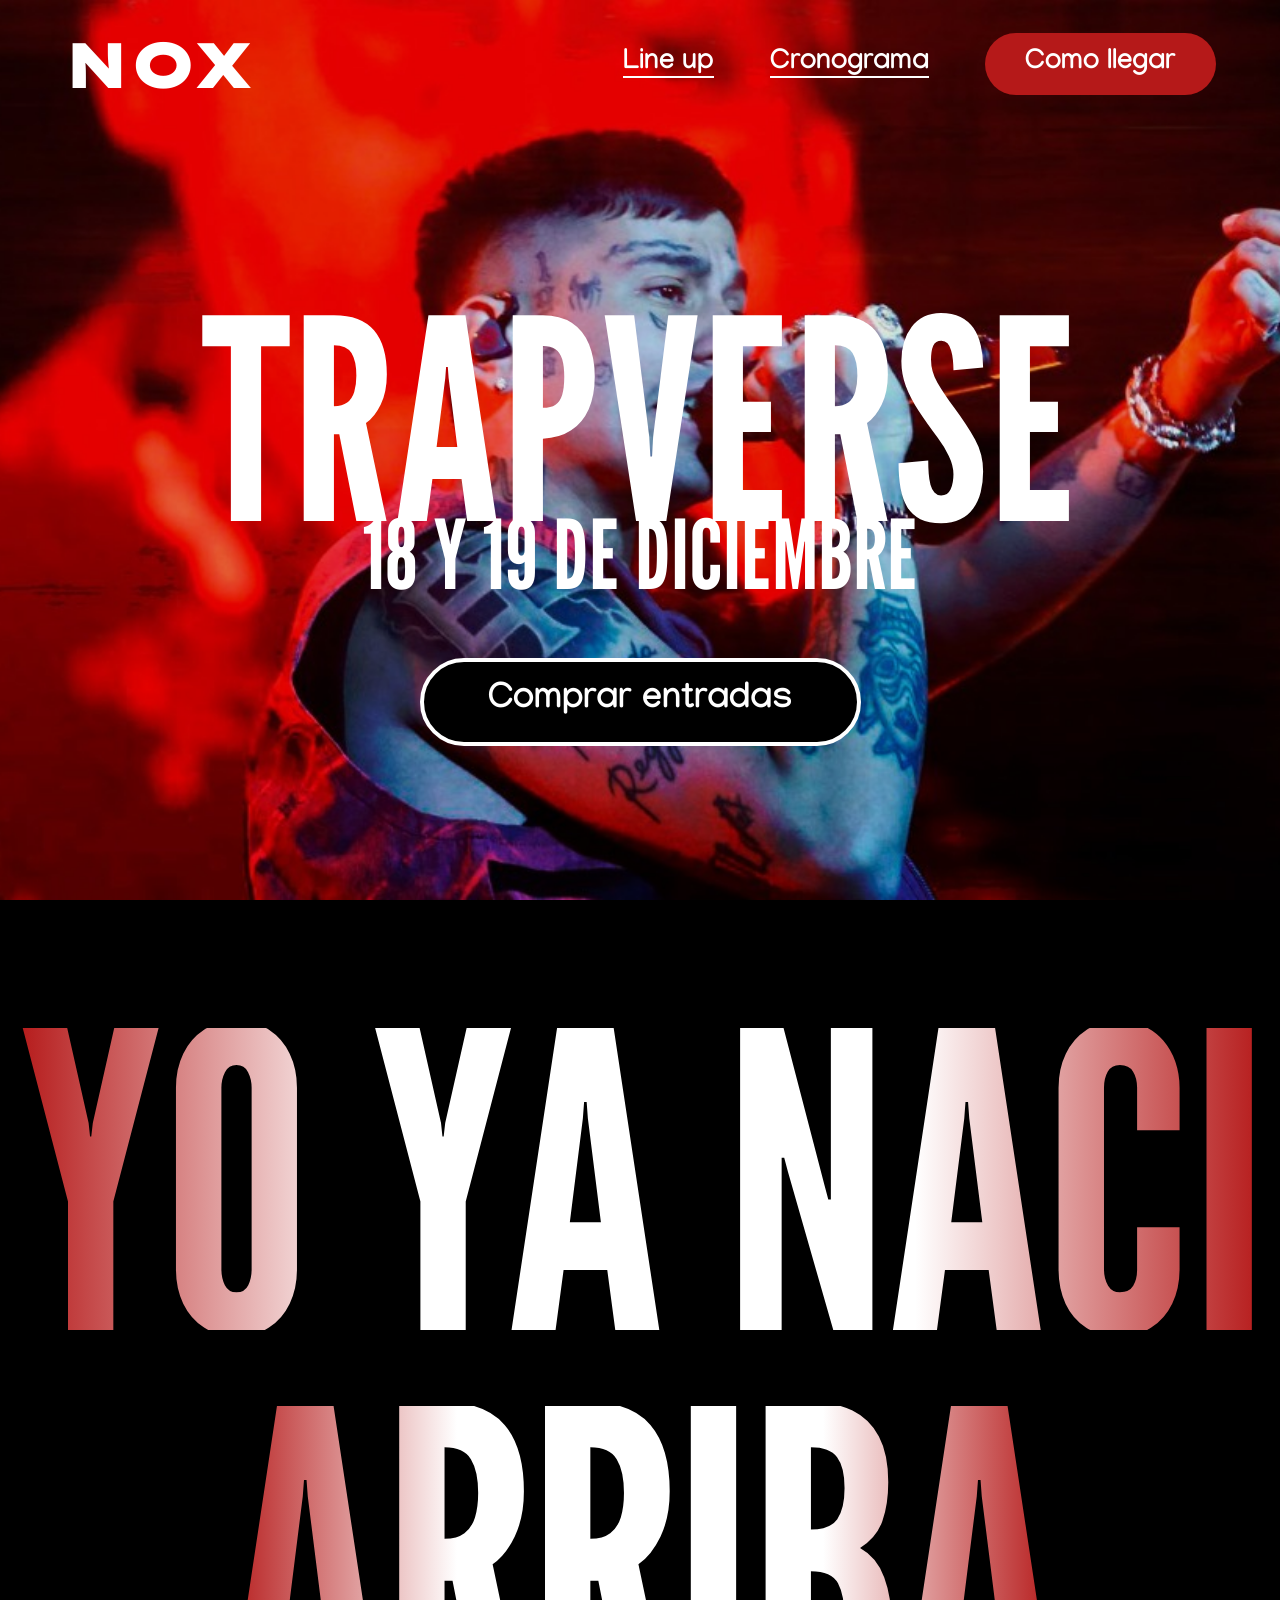
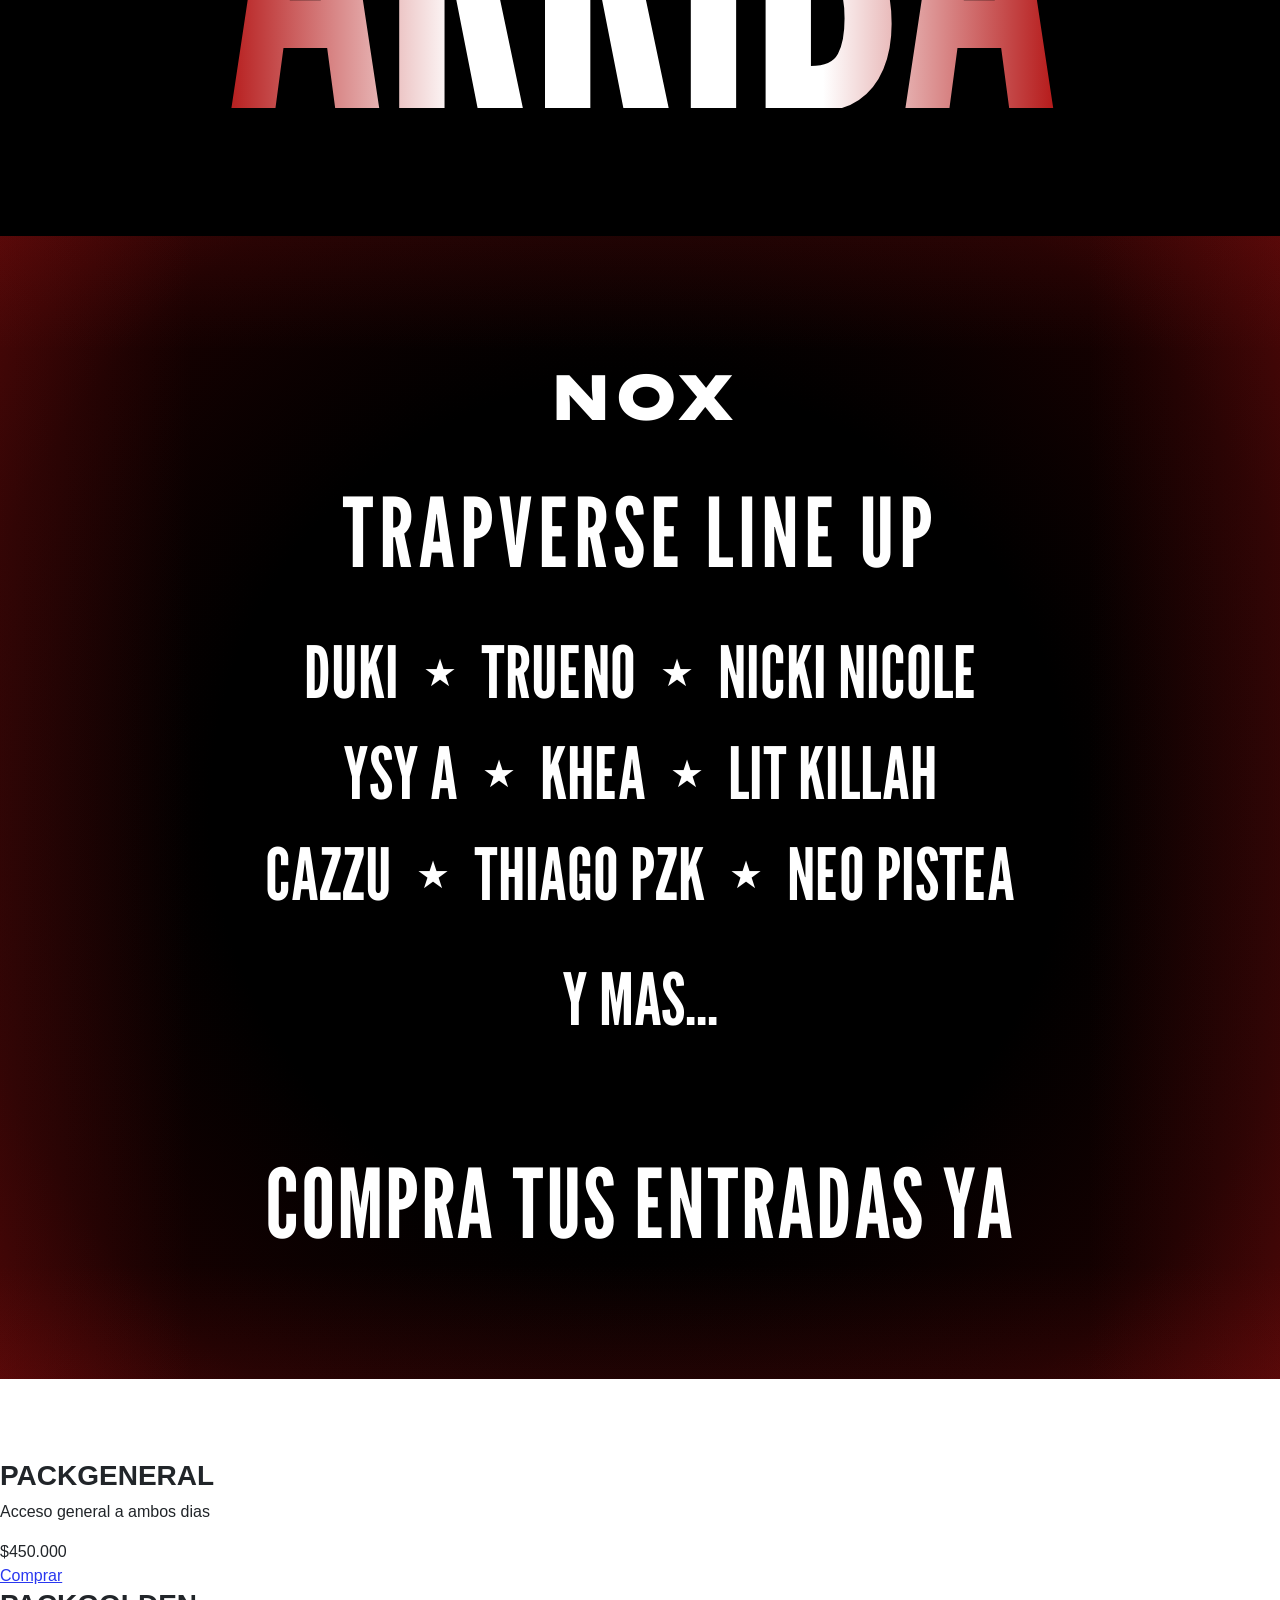
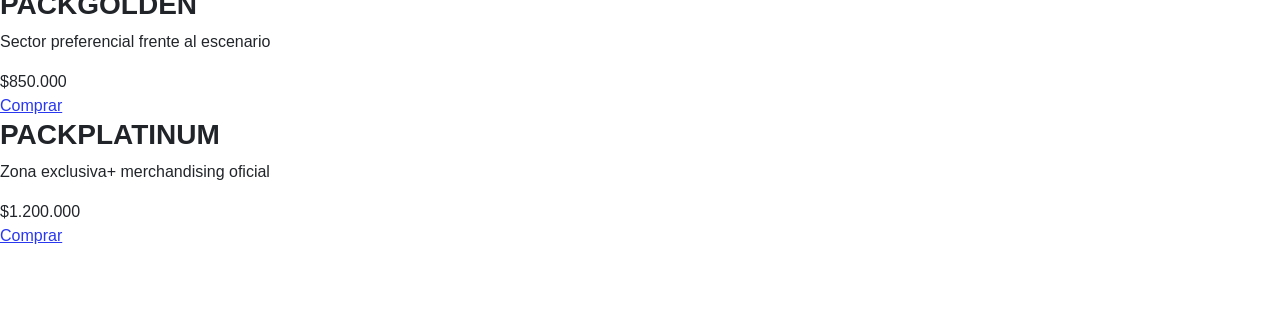
==== index.html @ ce54cb47 "Add files via upload subir proyecto web" ====
<!DOCTYPE html>
<html lang="es">

    <head>
        <meta charset="utf-8" />
        <meta name="viewport" content="width=device-width, initial-scale=1.0" />
        <title>TRAPVERSE - NOX</title>

        <!-- Tipografías de Google -->
        <link rel="preconnect" href="https://fonts.googleapis.com" />
        <link rel="preconnect" href="https://fonts.gstatic.com" crossorigin />
        <link href="https://fonts.googleapis.com/css2?family=League+Gothic&family=Lexend+Mega&family=Manjari:wght@700&display=swap" rel="stylesheet" />

        <!-- Estilos CSS (incluye Bootstrap)-->
        <link href="css/styles.css" rel="stylesheet" />
    </head>

    <body>

        <!-- Navegación -->
        <nav class="custom-nav">
            <div class="nav-logo">NOX</div>
            <div class="nav-menu">
                <a href="#lineup" class="nav-link-item">Line up</a>
                <a href="#cronograma" class="nav-link-item">Cronograma</a>
                <a href="#como-llegar" class="nav-btn-item">Como llegar</a>
            </div>
        </nav>

        <!-- Portada -->
        <header class="custom-hero">
            <div class="hero-overlay"></div>
            <div class="hero-content">
                <h1 class="hero-title">TRAPVERSE</h1>
                <p class="hero-date">18 y 19 de diciembre</p>
                <button class="hero-btn">Comprar entradas</button>
            </div>
        </header>

        <!-- Módulo corto con una cita-->
        <aside class="custom-citation" id="frase">
            <div class="citation-container">
                <div class="citation-line">YO YA NACI</div>
                <div class="citation-line">ARRIBA</div>
            </div>
        </aside>

        <!-- Módulo grande con el Line Up (antiguo módulo de 4 iconos) -->
        <section id="features" class="lineup-section">
            <div class="lineup-container">
                <div class="lineup-logo">NOX</div>
                <h2 class="lineup-title">TRAPVERSE LINE UP</h2>
                
                <div class="lineup-artists">
                    <div class="artist-row">DUKI <span>★</span> TRUENO <span>★</span> NICKI NICOLE</div>
                    <div class="artist-row">YSY A <span>★</span> KHEA <span>★</span> LIT KILLAH</div>
                    <div class="artist-row">CAZZU <span>★</span> THIAGO PZK <span>★</span> NEO PISTEA</div>
                    <div class="artist-row y-mas">Y MAS...</div>
                </div>

                <div class="lineup-footer-text">COMPRA TUS ENTRADAS YA</div>
            </div>
        </section>

        <!-- Módulo de Entradas / Packs -->
        <section id="packs" class="packs-section">
            <div class="packs-container">
                
                <!-- Pack 1 -->
                <div class="pack-card">
                    <div class="pack-info">
                        <h3 class="pack-title">PACKGENERAL</h3>
                        <p class="pack-desc">Acceso general a ambos dias</p>
                        <span class="pack-price">$450.000</span>
                    </div>
                    <a href="#comprar-general" class="pack-btn">Comprar</a>
                </div>

                <!-- Pack 2 -->
                <div class="pack-card">
                    <div class="pack-info">
                        <h3 class="pack-title">PACKGOLDEN</h3>
                        <p class="pack-desc">Sector preferencial frente al escenario</p>
                        <span class="pack-price">$850.000</span>
                    </div>
                    <a href="#comprar-golden" class="pack-btn">Comprar</a>
                </div>

                <!-- Pack 3 -->
                <div class="pack-card">
                    <div class="pack-info">
                        <h3 class="pack-title">PACKPLATINUM</h3>
                        <p class="pack-desc">Zona exclusiva+ merchandising oficial</p>
                        <span class="pack-price">$1.200.000</span>
                    </div>
                    <a href="#comprar-platinum" class="pack-btn">Comprar</a>
                </div>

            </div>
        </section>

    </body>

</html>
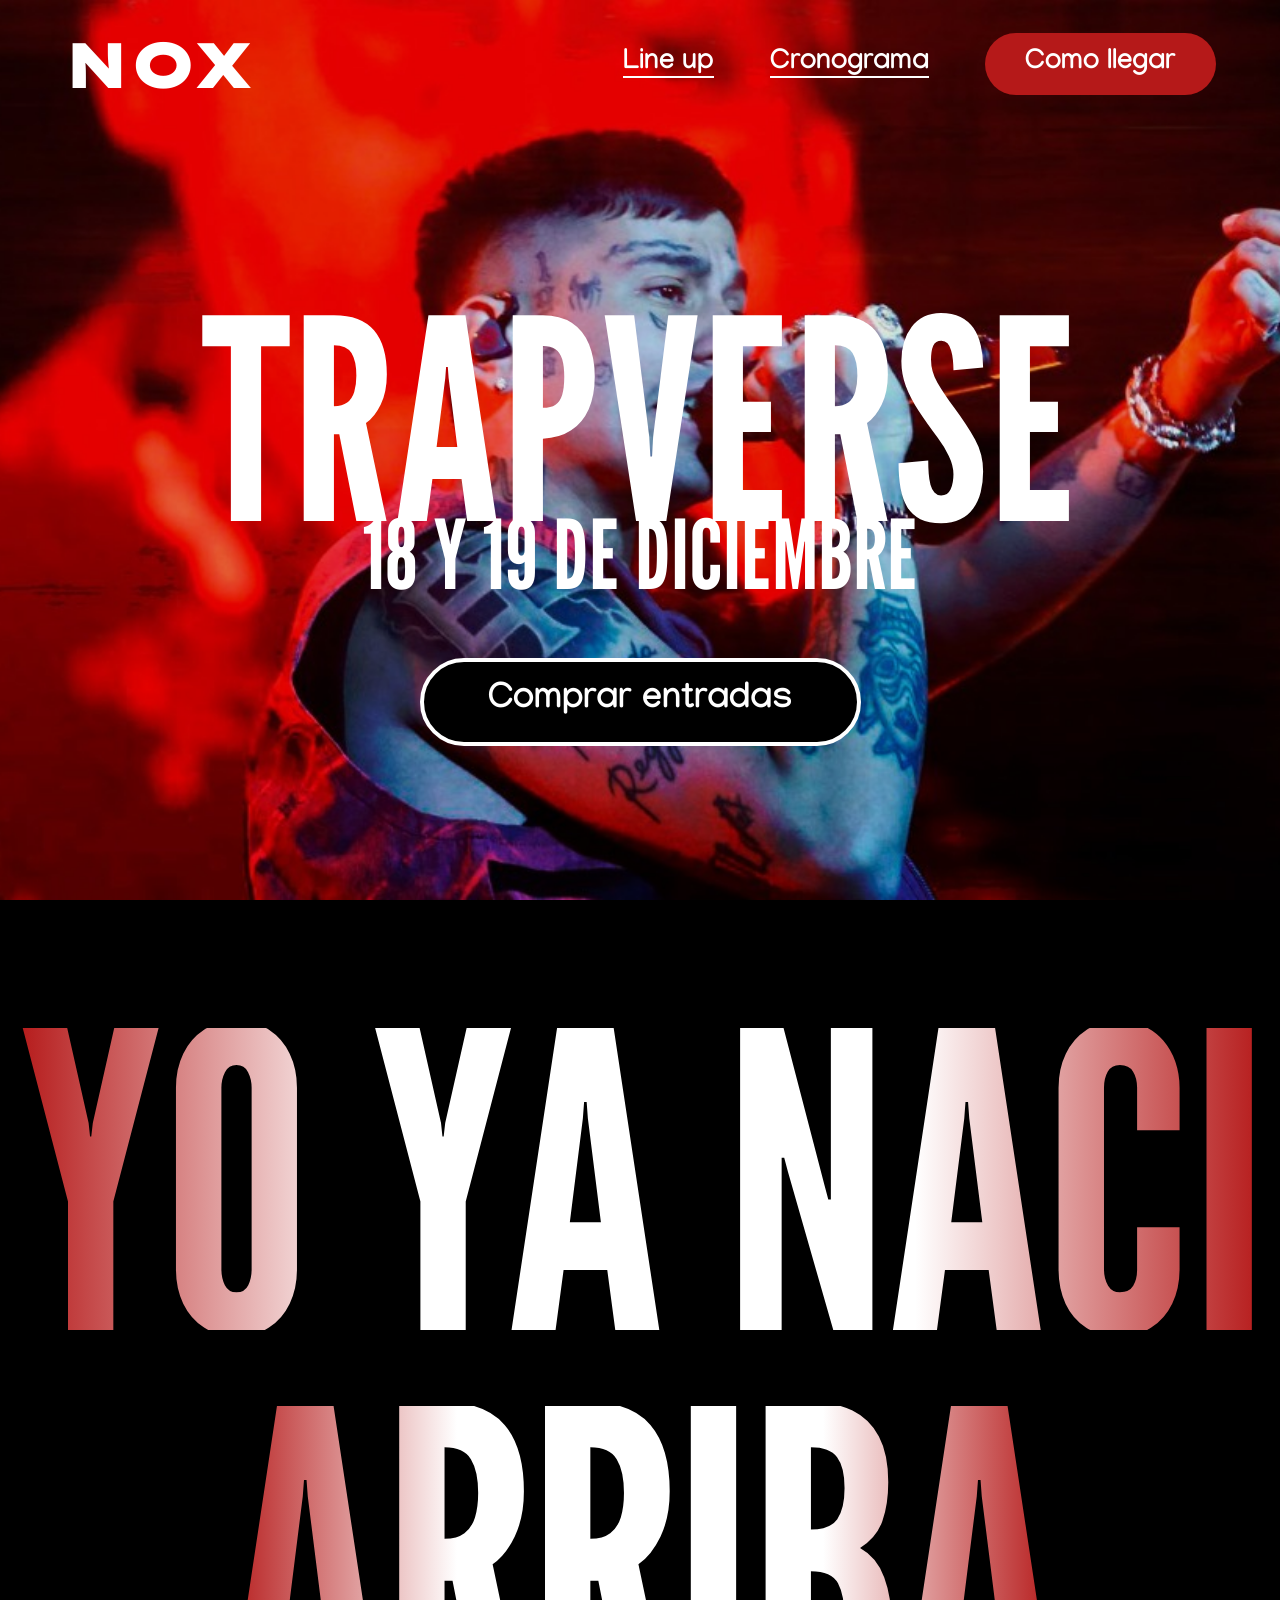
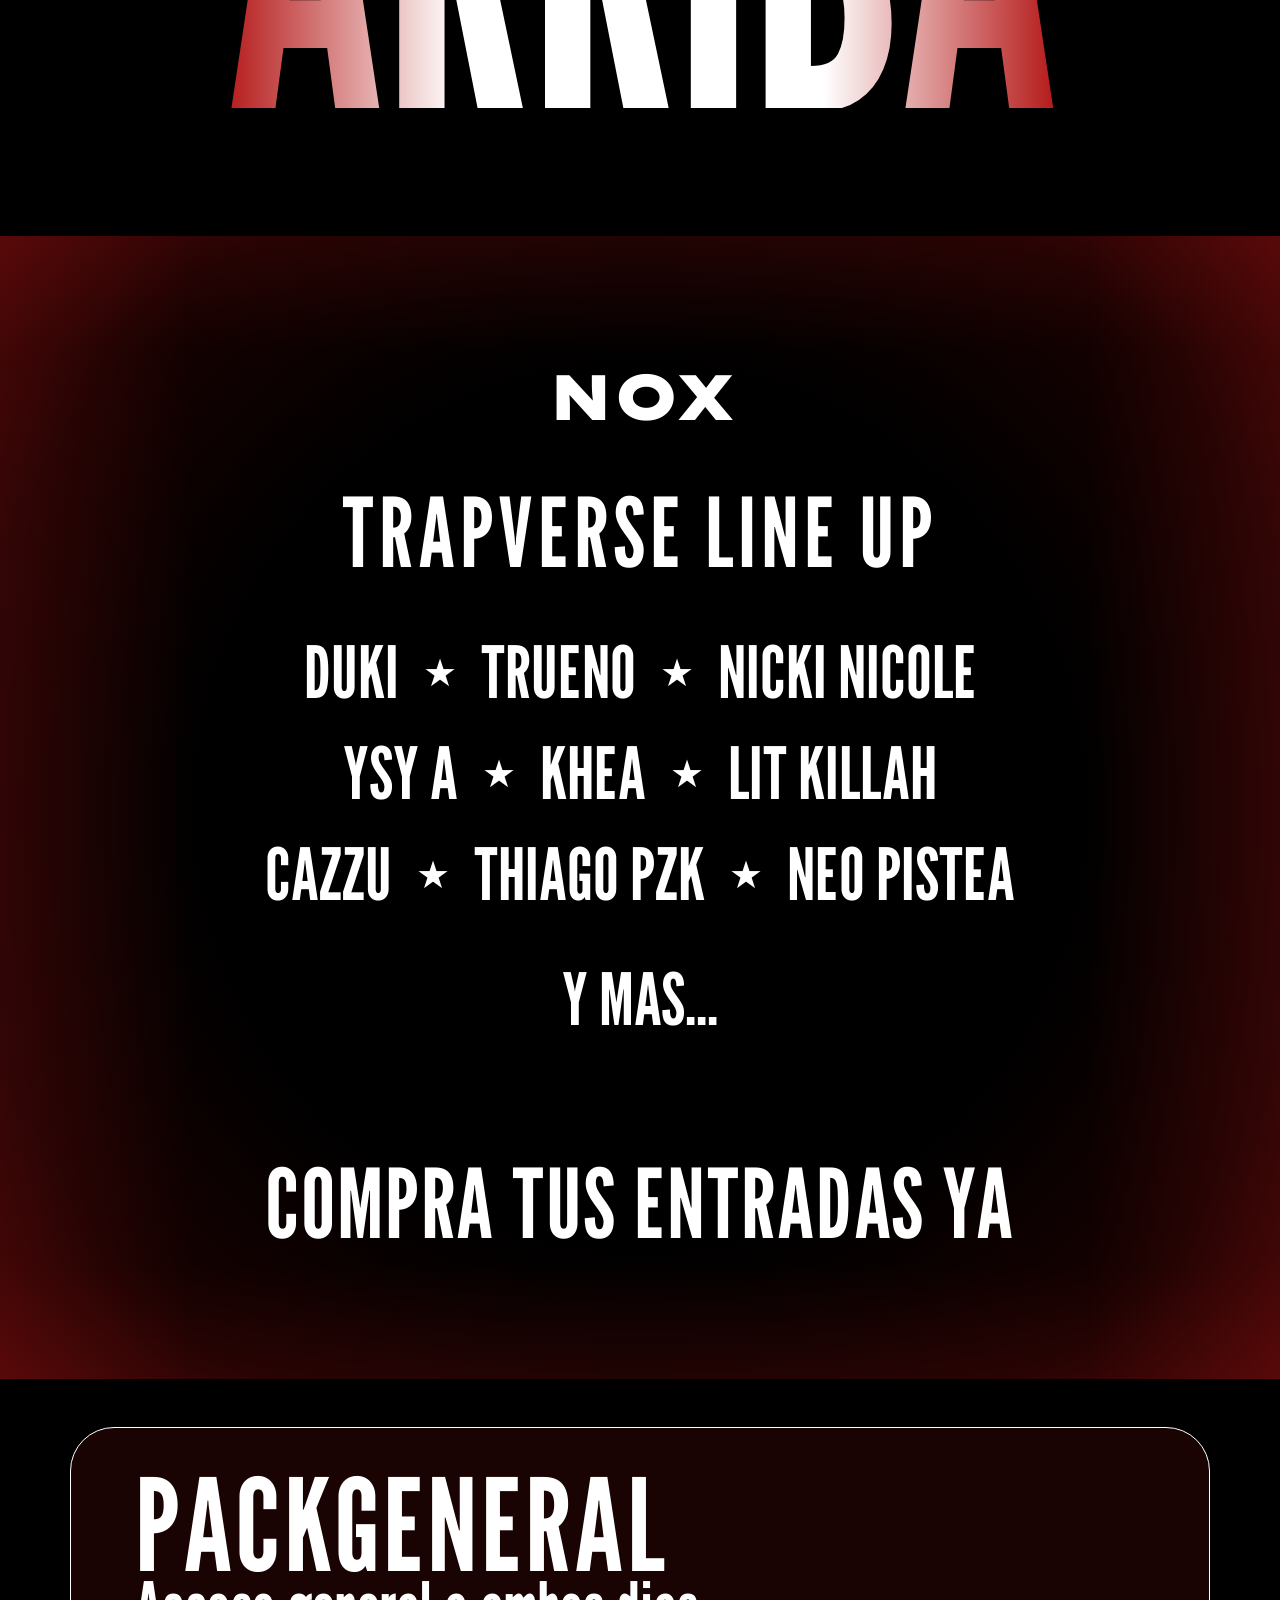
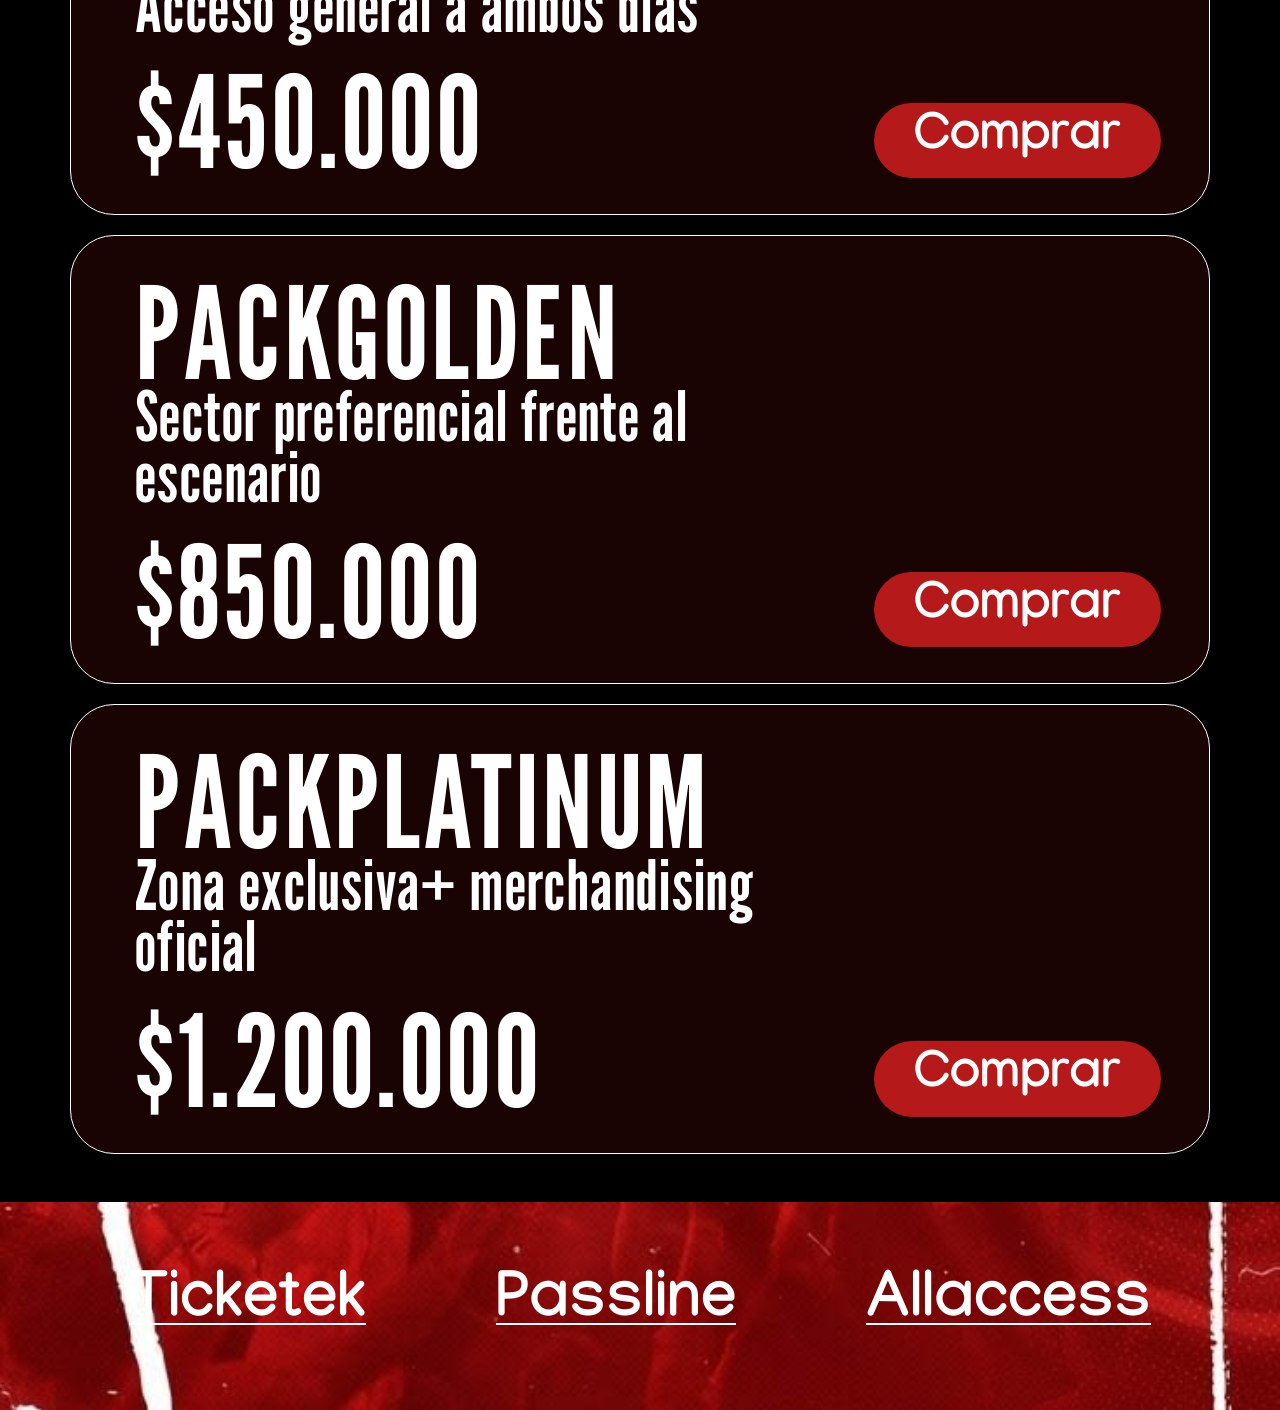
==== commit 615b3297: "Rename index-2.html to index.html" ====
--- a/index.html
+++ b/index.html
@@ -1,107 +1,268 @@
 <!DOCTYPE html>
 <html lang="es">
 
-    <head>
-        <meta charset="utf-8" />
-        <meta name="viewport" content="width=device-width, initial-scale=1.0" />
-        <title>TRAPVERSE - NOX</title>
-
-        <!-- Tipografías de Google -->
-        <link rel="preconnect" href="https://fonts.googleapis.com" />
-        <link rel="preconnect" href="https://fonts.gstatic.com" crossorigin />
-        <link href="https://fonts.googleapis.com/css2?family=League+Gothic&family=Lexend+Mega&family=Manjari:wght@700&display=swap" rel="stylesheet" />
-
-        <!-- Estilos CSS (incluye Bootstrap)-->
-        <link href="css/styles.css" rel="stylesheet" />
-    </head>
-
-    <body>
-
-        <!-- Navegación -->
-        <nav class="custom-nav">
-            <div class="nav-logo">NOX</div>
-            <div class="nav-menu">
-                <a href="#lineup" class="nav-link-item">Line up</a>
-                <a href="#cronograma" class="nav-link-item">Cronograma</a>
-                <a href="#como-llegar" class="nav-btn-item">Como llegar</a>
-            </div>
-        </nav>
-
-        <!-- Portada -->
-        <header class="custom-hero">
-            <div class="hero-overlay"></div>
-            <div class="hero-content">
-                <h1 class="hero-title">TRAPVERSE</h1>
-                <p class="hero-date">18 y 19 de diciembre</p>
-                <button class="hero-btn">Comprar entradas</button>
-            </div>
-        </header>
-
-        <!-- Módulo corto con una cita-->
-        <aside class="custom-citation" id="frase">
-            <div class="citation-container">
-                <div class="citation-line">YO YA NACI</div>
-                <div class="citation-line">ARRIBA</div>
-            </div>
-        </aside>
-
-        <!-- Módulo grande con el Line Up (antiguo módulo de 4 iconos) -->
-        <section id="features" class="lineup-section">
-            <div class="lineup-container">
-                <div class="lineup-logo">NOX</div>
-                <h2 class="lineup-title">TRAPVERSE LINE UP</h2>
-                
-                <div class="lineup-artists">
-                    <div class="artist-row">DUKI <span>★</span> TRUENO <span>★</span> NICKI NICOLE</div>
-                    <div class="artist-row">YSY A <span>★</span> KHEA <span>★</span> LIT KILLAH</div>
-                    <div class="artist-row">CAZZU <span>★</span> THIAGO PZK <span>★</span> NEO PISTEA</div>
-                    <div class="artist-row y-mas">Y MAS...</div>
-                </div>
-
-                <div class="lineup-footer-text">COMPRA TUS ENTRADAS YA</div>
-            </div>
-        </section>
-
-        <!-- Módulo de Entradas / Packs -->
-        <section id="packs" class="packs-section">
-            <div class="packs-container">
-                
-                <!-- Pack 1 -->
-                <div class="pack-card">
-                    <div class="pack-info">
-                        <h3 class="pack-title">PACKGENERAL</h3>
-                        <p class="pack-desc">Acceso general a ambos dias</p>
-                        <span class="pack-price">$450.000</span>
-                    </div>
-                    <a href="#comprar-general" class="pack-btn">Comprar</a>
-                </div>
-
-                <!-- Pack 2 -->
-                <div class="pack-card">
-                    <div class="pack-info">
-                        <h3 class="pack-title">PACKGOLDEN</h3>
-                        <p class="pack-desc">Sector preferencial frente al escenario</p>
-                        <span class="pack-price">$850.000</span>
-                    </div>
-                    <a href="#comprar-golden" class="pack-btn">Comprar</a>
-                </div>
-
-                <!-- Pack 3 -->
-                <div class="pack-card">
-                    <div class="pack-info">
-                        <h3 class="pack-title">PACKPLATINUM</h3>
-                        <p class="pack-desc">Zona exclusiva+ merchandising oficial</p>
-                        <span class="pack-price">$1.200.000</span>
-                    </div>
-                    <a href="#comprar-platinum" class="pack-btn">Comprar</a>
-                </div>
-
-            </div>
-        </section>
-
-    </body>
+<!--Elemento <head> provee información general (metadatos) del documento, incluyendo título y enlaces a las hojas de estilos.-->
+
+<head>
+    <meta charset="utf-8" />
+    <meta name="viewport" content="width=device-width, initial-scale=1, shrink-to-fit=no" />
+    <title>Nivel 2 Belluccia</title>
+    <link rel="icon" type="image/x-icon" href="assets/favicon.ico" />
+
+    <!-- Íconos de Bootstrap-->
+    <link href="https://cdn.jsdelivr.net/npm/bootstrap-icons@1.5.0/font/bootstrap-icons.css" rel="stylesheet" />
+
+    <!-- Tipografías de Google-->
+    <link rel="preconnect" href="https://fonts.googleapis.com" />
+    <link rel="preconnect" href="https://fonts.gstatic.com" crossorigin />
+    <link
+        href="https://fonts.googleapis.com/css2?family=League+Gothic&family=Lexend+Mega&family=Manjari:wght@700&family=Newsreader:ital,wght@0,600;1,600&family=Mulish:ital,wght@0,300;0,500;0,600;0,700;1,300;1,500;1,600;1,700&display=swap"
+        rel="stylesheet" />
+
+    <!-- Estilos CSS (incluye Bootstrap)-->
+    <link href="css/styles.css" rel="stylesheet" />
+
+    <!-- Estilos Módulo Entradas (solo index-2) -->
+    <style>
+        .packs-section {
+            background-color: #000000;
+            padding: 48px 32px;
+        }
+
+        .packs-container {
+            display: flex;
+            flex-direction: column;
+            gap: 20px;
+            max-width: 1140px;
+            margin: 0 auto;
+            width: 100%;
+        }
+
+        .pack-card {
+            display: grid;
+            grid-template-columns: 1fr auto;
+            grid-template-rows: auto auto auto;
+            column-gap: 32px;
+            row-gap: 0;
+            align-items: end;
+            background-color: color-mix(in srgb, #B51919 14%, #000000);
+            border: 1px solid #FFFFFF;
+            border-radius: 44px;
+            padding: 40px 48px 36px 64px;
+            box-sizing: border-box;
+        }
+
+        .pack-title {
+            grid-column: 1;
+            grid-row: 1;
+            align-self: start;
+            font-family: "League Gothic", sans-serif;
+            font-size: 96pt;
+            font-weight: 400;
+            color: #FFFFFF;
+            margin: 0;
+            padding: 0;
+            line-height: 0.88;
+            letter-spacing: 0.02em;
+            text-transform: uppercase;
+        }
+
+        .pack-desc {
+            grid-column: 1;
+            grid-row: 2;
+            align-self: start;
+            font-family: "League Gothic", sans-serif;
+            font-size: 52pt;
+            font-weight: 400;
+            color: #FFFFFF;
+            margin: -4px 0 0 0;
+            padding: 0;
+            line-height: 0.88;
+            letter-spacing: 0.02em;
+        }
+
+        .pack-price {
+            grid-column: 1;
+            grid-row: 3;
+            align-self: end;
+            font-family: "League Gothic", sans-serif;
+            font-size: 96pt;
+            font-weight: 400;
+            color: #FFFFFF;
+            margin: 28px 0 0 0;
+            padding: 0;
+            line-height: 0.88;
+            letter-spacing: 0.02em;
+        }
+
+        .pack-btn {
+            grid-column: 2;
+            grid-row: 3;
+            align-self: end;
+            justify-self: end;
+            display: inline-flex;
+            align-items: center;
+            justify-content: center;
+            font-family: "Manjari", sans-serif;
+            font-weight: 700;
+            font-size: 38.55pt;
+            color: #FFFFFF;
+            background-color: #B51919;
+            border: none;
+            border-radius: 9999px;
+            text-decoration: none;
+            padding: 12px 40px;
+            line-height: 1;
+            margin: 0;
+        }
+
+        .pack-btn:hover,
+        .pack-btn:focus {
+            color: #FFFFFF;
+            background-color: #B51919;
+        }
+
+        /* Pie de página */
+        .custom-footer {
+            background-color: #B51919;
+            background-image: url("assets/footer-bg.jpg");
+            background-size: cover;
+            background-position: center;
+            background-repeat: no-repeat;
+            padding: 72px 64px;
+        }
+
+        .footer-links {
+            display: flex;
+            justify-content: space-around;
+            align-items: center;
+            width: 100%;
+            max-width: 1400px;
+            margin: 0 auto;
+        }
+
+        .footer-link {
+            font-family: "Manjari", sans-serif;
+            font-weight: 700;
+            font-size: 48pt;
+            color: #FFFFFF;
+            text-decoration: underline;
+            text-decoration-color: #FFFFFF;
+            text-underline-offset: 8px;
+            text-decoration-thickness: 2px;
+            line-height: 1;
+        }
+
+        .footer-link:hover,
+        .footer-link:focus {
+            color: #FFFFFF;
+        }
+    </style>
+</head>
+
+
+<!--El elemento <body> define el cuerpo del HTML, es decir, todo el contenido *visible* en una página web.-->
+
+<body id="page-top">
+
+    <!-- Navegación -->
+    <nav class="custom-nav">
+        <div class="nav-logo">NOX</div>
+        <div class="nav-menu">
+            <a href="#lineup" class="nav-link-item">Line up</a>
+            <a href="#cronograma" class="nav-link-item">Cronograma</a>
+            <a href="https://www.google.com/maps/place/Hip%C3%B3dromo+Palermo/@-34.569048,-58.42616,17z/data=!3m1!4b1!4m6!3m5!1s0x95bcb5a28c37ff9b:0x289b0f07f03e748b!8m2!3d-34.569048!4d-58.42616!16s%2Fm%2F0zbvg9l?entry=ttu&amp;g_ep=EgoyMDI2MDYxMy4wIKXMDSoASAFQAw%3D%3D"
+                class="nav-btn-item">Como llegar</a>
+        </div>
+    </nav>
+
+
+    <!-- Portada -->
+    <header class="custom-hero">
+        <div class="hero-overlay"></div>
+        <div class="hero-content">
+            <h1 class="hero-title">TRAPVERSE</h1>
+            <p class="hero-date">18 y 19 de diciembre</p>
+            <button class="hero-btn">Comprar entradas</button>
+        </div>
+    </header>
+
+
+    <!-- Módulo corto con una cita-->
+    <aside class="custom-citation" id="frase">
+        <div class="citation-container">
+            <div class="citation-line">YO YA NACI</div>
+            <div class="citation-line">ARRIBA</div>
+        </div>
+    </aside>
+
+
+    <!-- Módulo grande con el Line Up (antiguo módulo de 4 iconos) -->
+    <section id="features" class="lineup-section">
+        <div class="lineup-container">
+            <div class="lineup-logo">NOX</div>
+            <h2 class="lineup-title">TRAPVERSE LINE UP</h2>
+
+            <div class="lineup-artists">
+                <div class="artist-row">DUKI <span>★</span> TRUENO <span>★</span> NICKI NICOLE</div>
+                <div class="artist-row">YSY A <span>★</span> KHEA <span>★</span> LIT KILLAH</div>
+                <div class="artist-row">CAZZU <span>★</span> THIAGO PZK <span>★</span> NEO PISTEA</div>
+                <div class="artist-row y-mas">Y MAS...</div>
+            </div>
+
+            <div class="lineup-footer-text">COMPRA TUS ENTRADAS YA</div>
+        </div>
+    </section>
+
+
+    <!-- Módulo Entradas -->
+    <section id="modulo-entradas" class="packs-section">
+        <div class="packs-container">
+
+            <!-- Pack 1 -->
+            <div class="pack-card">
+                <h3 class="pack-title">PACKGENERAL</h3>
+                <p class="pack-desc">Acceso general a ambos dias</p>
+                <span class="pack-price">$450.000</span>
+                <a href="#comprar-general" class="pack-btn">Comprar</a>
+            </div>
+
+            <!-- Pack 2 -->
+            <div class="pack-card">
+                <h3 class="pack-title">PACKGOLDEN</h3>
+                <p class="pack-desc">Sector preferencial frente al escenario</p>
+                <span class="pack-price">$850.000</span>
+                <a href="#comprar-golden" class="pack-btn">Comprar</a>
+            </div>
+
+            <!-- Pack 3 -->
+            <div class="pack-card">
+                <h3 class="pack-title">PACKPLATINUM</h3>
+                <p class="pack-desc">Zona exclusiva+ merchandising oficial</p>
+                <span class="pack-price">$1.200.000</span>
+                <a href="#comprar-platinum" class="pack-btn">Comprar</a>
+            </div>
+
+        </div>
+    </section>
+
+
+    <!-- Pie de página -->
+    <footer class="custom-footer">
+        <div class="footer-links">
+            <a href="https://www.ticketek.com.ar/" class="footer-link">Ticketek</a>
+            <a href="https://home.passline.com/" class="footer-link">Passline</a>
+            <a href="https://www.allaccess.com.ar/" class="footer-link">Allaccess</a>
+        </div>
+    </footer>
+
+
+    <!-- JavaScript de Bootstrap-->
+    <script src="https://cdn.jsdelivr.net/npm/bootstrap@5.2.3/dist/js/bootstrap.bundle.min.js"></script>
+
+
+    <!-- JavaScript del sitio-->
+    <script src="js/scripts.js"></script>
+</body>
 
 </html>
-
-
-
